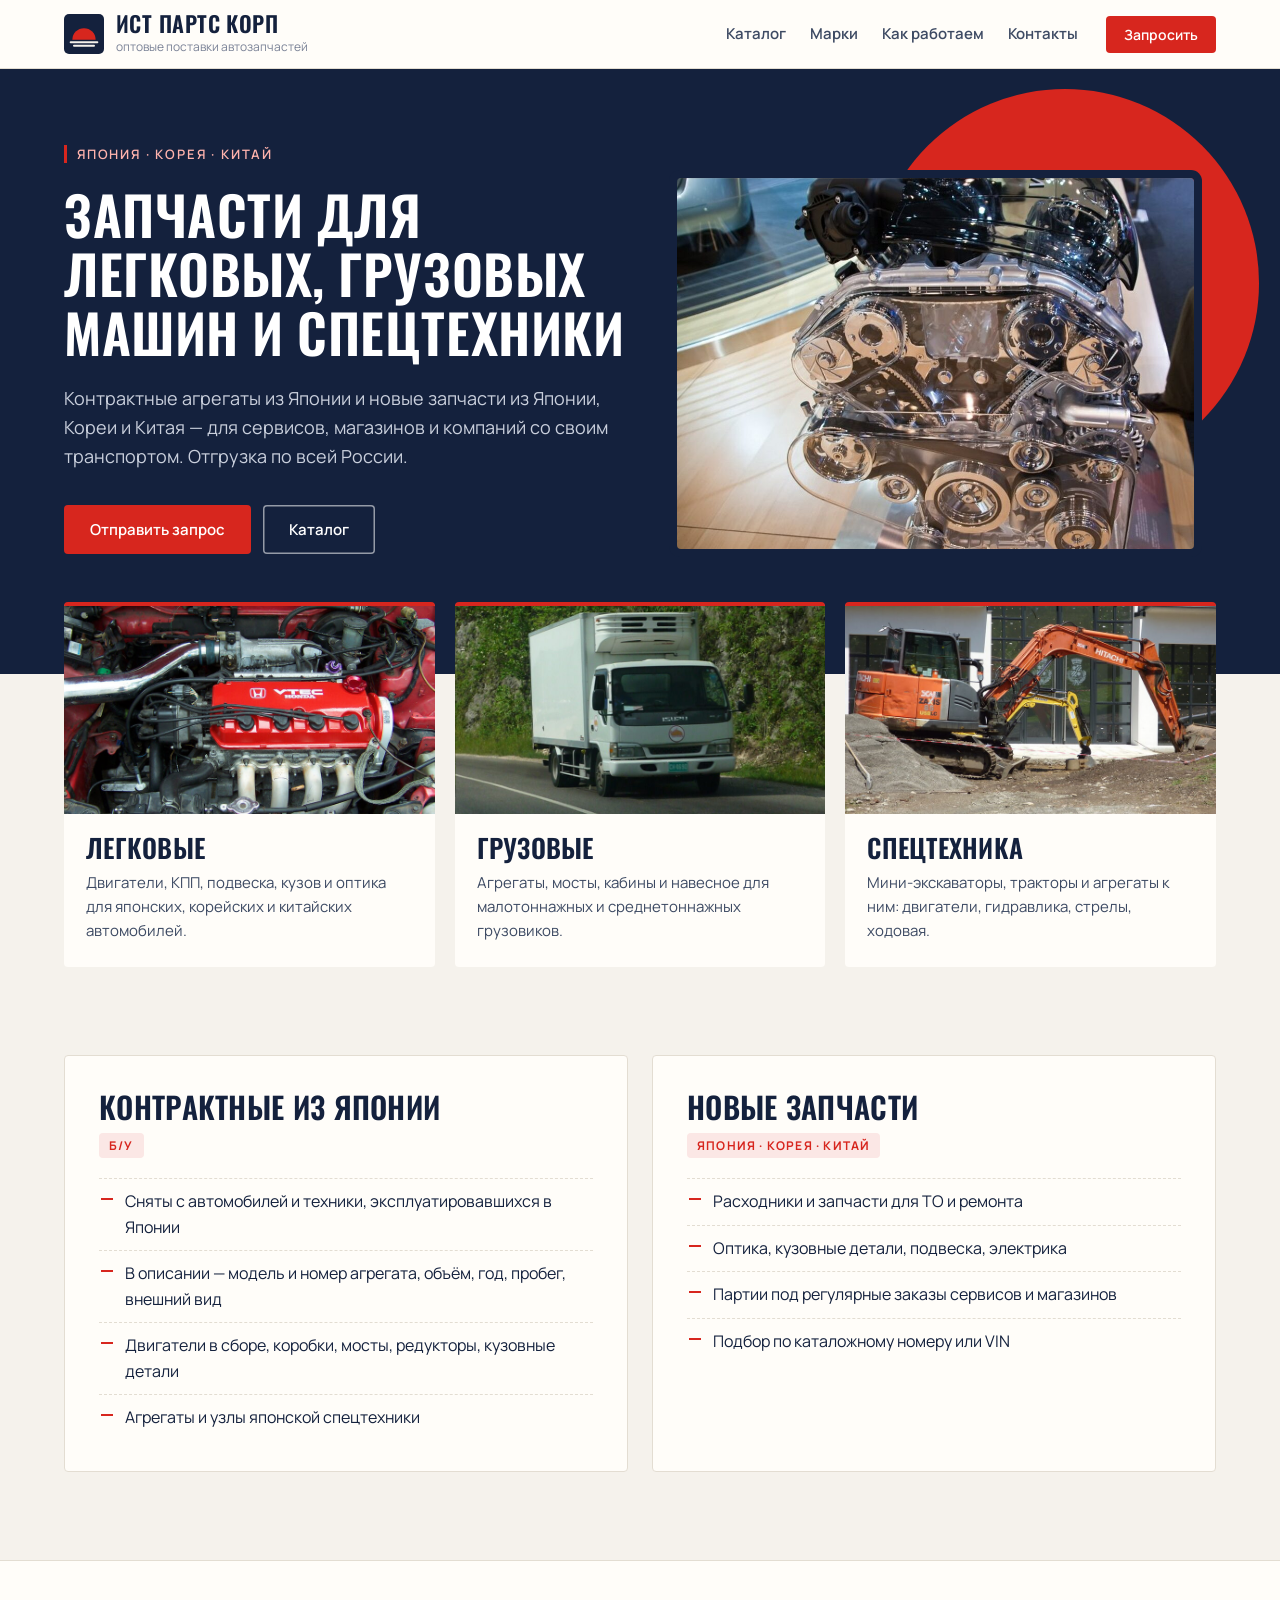
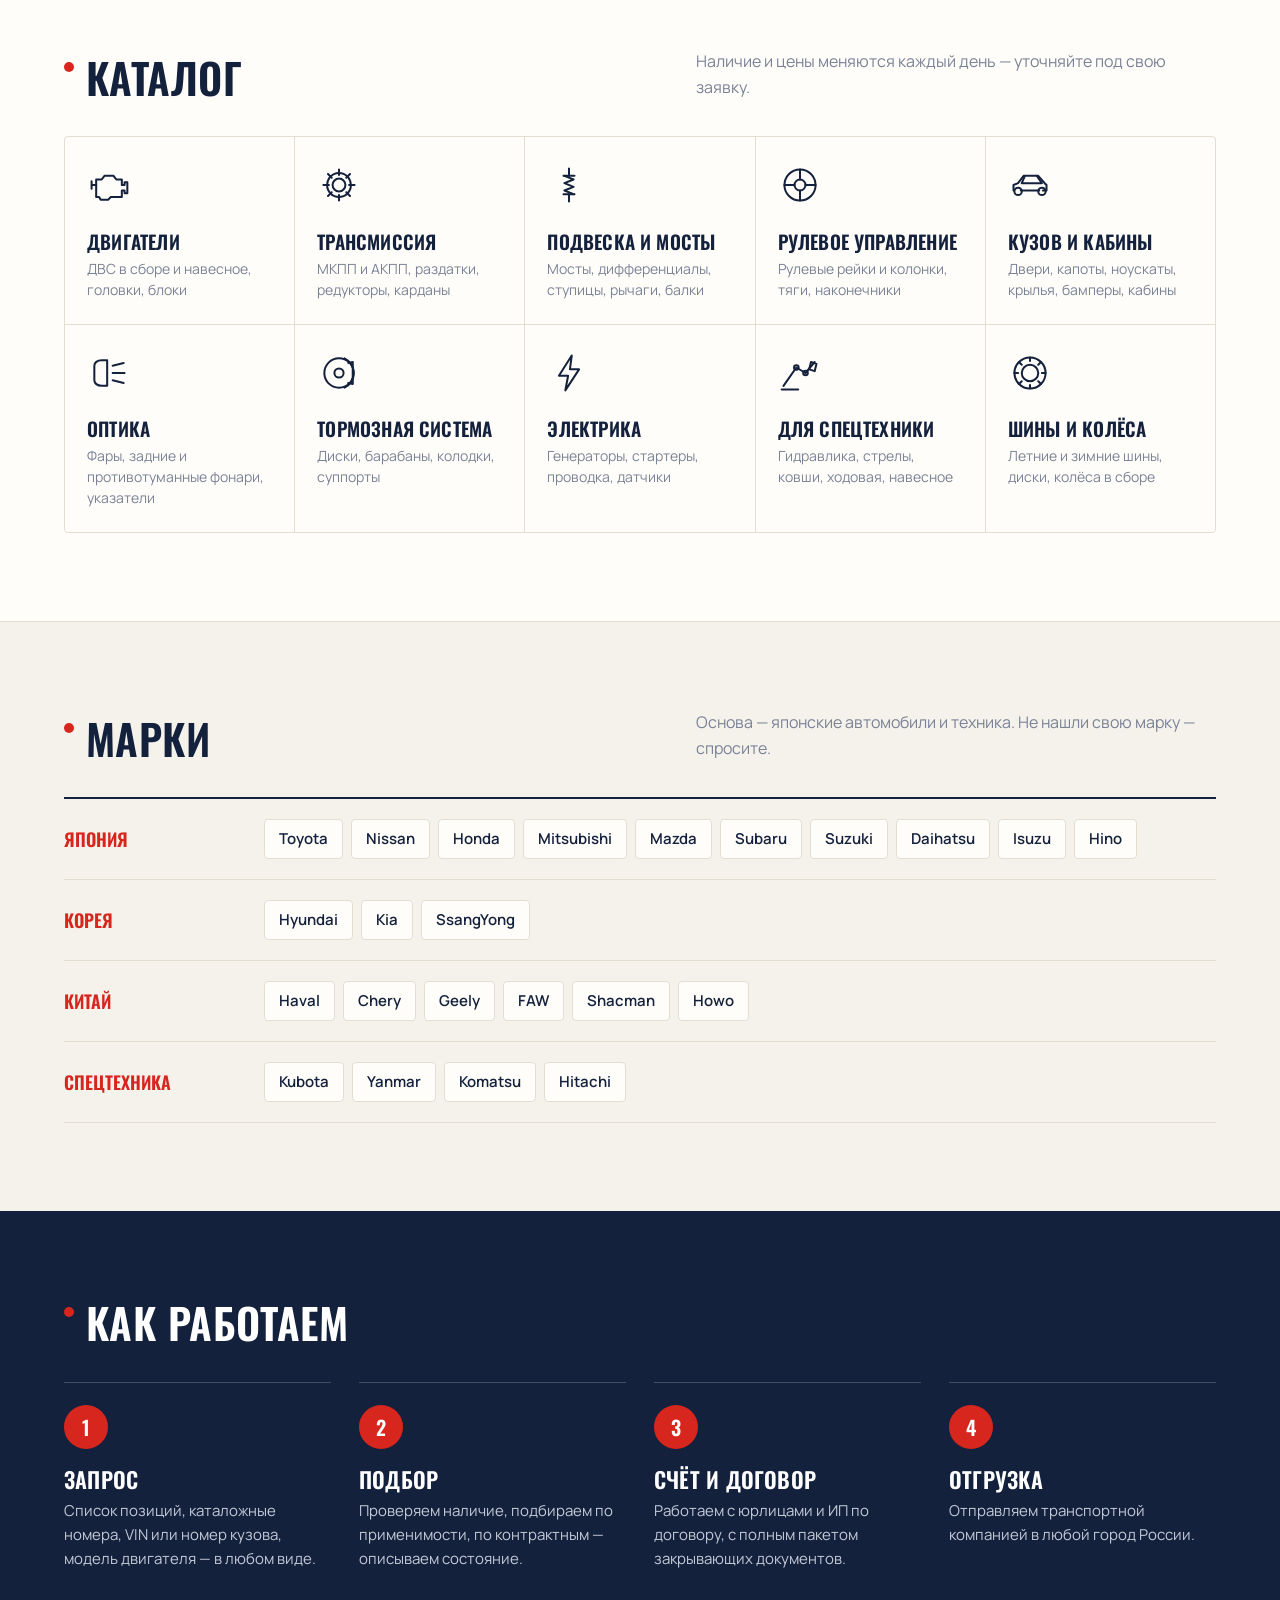
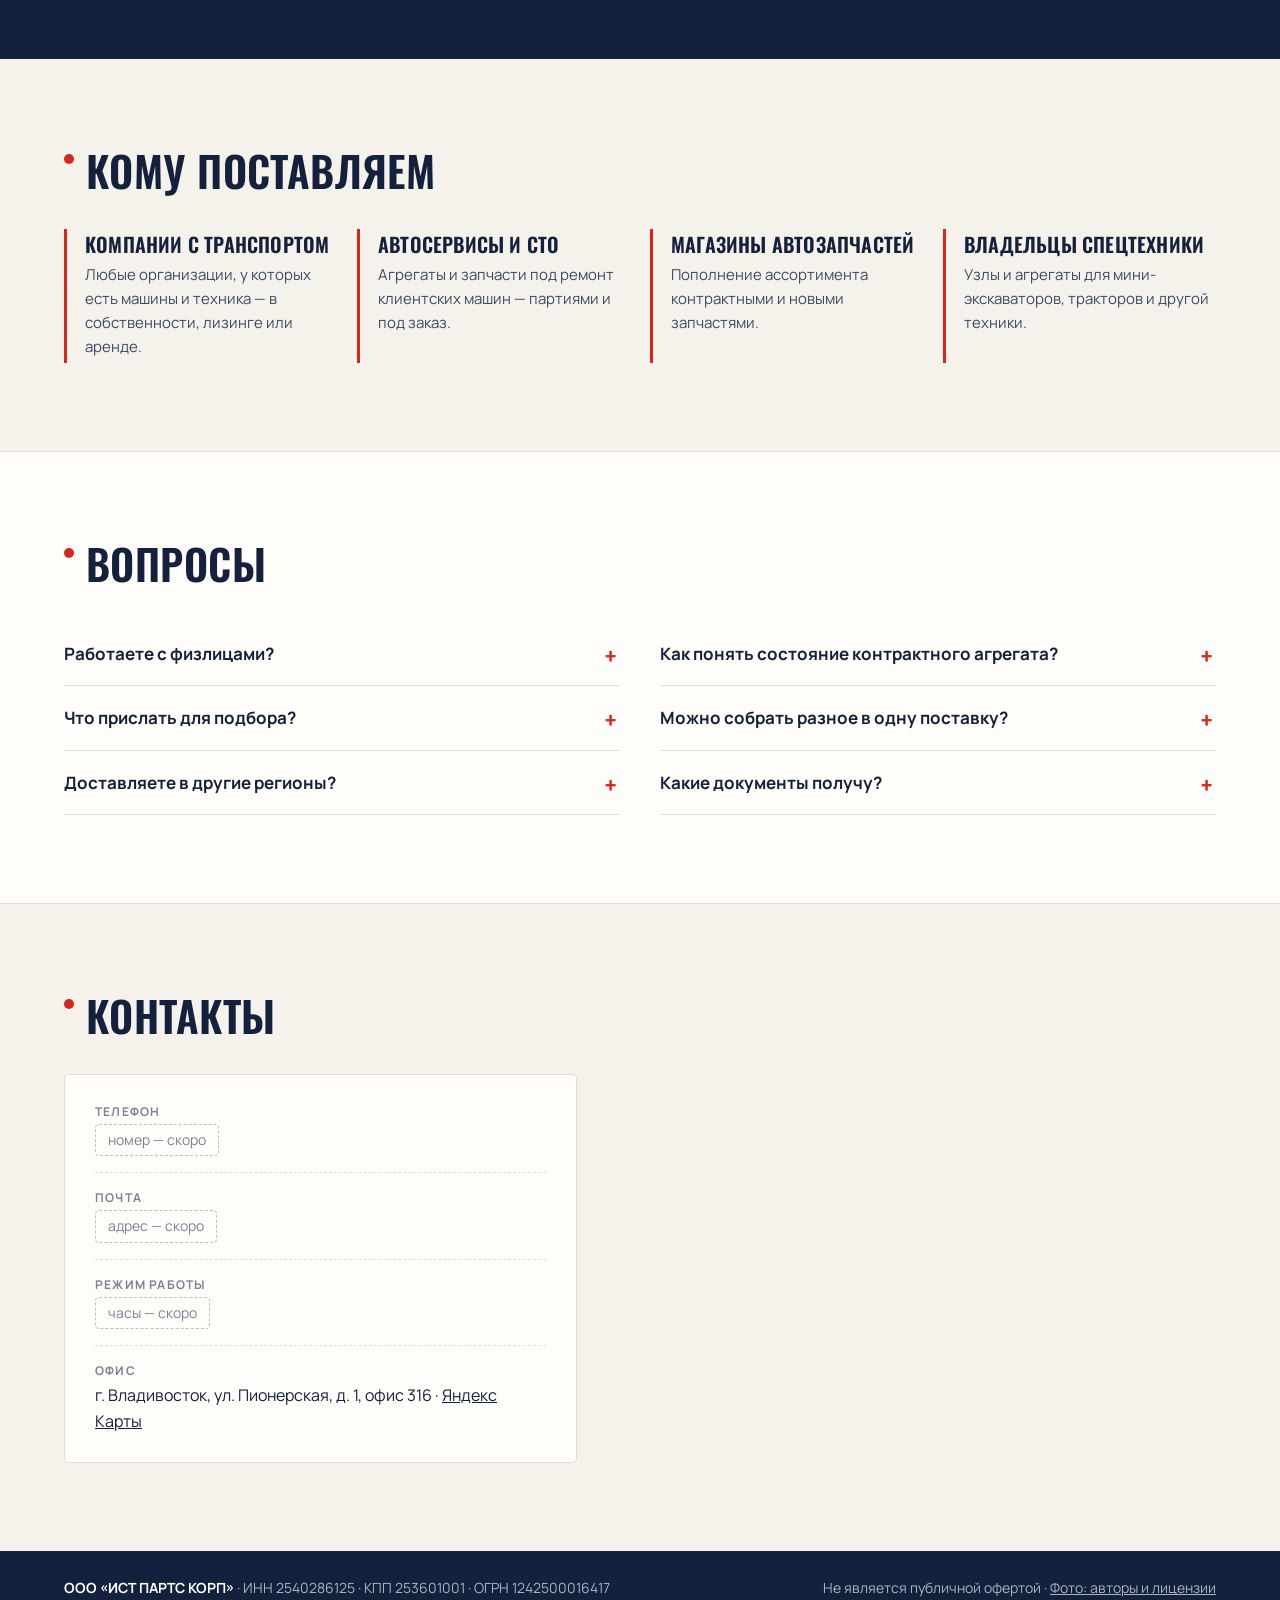
==== index.html @ 6d3b9df6 "Сайт Ист Партс Корп" ====
<!doctype html>
<html lang="ru">
<head>
<meta charset="utf-8">
<meta name="viewport" content="width=device-width, initial-scale=1">
<title>Ист Партс Корп — запчасти для легковых, грузовых машин и спецтехники оптом</title>
<meta name="robots" content="noindex, nofollow">
<meta name="description" content="ООО «Ист Партс Корп»: оптовые продажи запчастей — контрактные запчасти из Японии и новые запчасти из Японии, Кореи и Китая для легковых, грузовых автомобилей и спецтехники. Оптом, по договору.">
<meta property="og:type" content="website">
<meta property="og:site_name" content="Ист Партс Корп">
<meta property="og:title" content="Ист Партс Корп — оптовые продажи запчастей">
<meta property="og:description" content="Контрактные из Японии и новые из Японии, Кореи и Китая: легковые, грузовые, спецтехника.">
<meta property="og:url" content="https://istpartskorp.github.io/">
<meta property="og:image" content="https://istpartskorp.github.io/img/og.jpg?v=b786f508">
<meta property="og:image:width" content="1200">
<meta property="og:image:height" content="630">
<meta name="twitter:card" content="summary_large_image">
<link rel="icon" href="favicon.ico?v=c7e4474d" sizes="any">
<link rel="icon" href="favicon.svg?v=8c270c05" type="image/svg+xml">
<link rel="apple-touch-icon" href="apple-touch-icon.png?v=9043c65c">
<link rel="preconnect" href="https://fonts.googleapis.com">
<link rel="preconnect" href="https://fonts.gstatic.com" crossorigin>
<link href="https://fonts.googleapis.com/css2?family=Oswald:wght@500;600&family=Manrope:wght@400;500;600;700&display=swap" rel="stylesheet">
<link rel="stylesheet" href="style.css?v=63e8d428">
</head>
<body>
<header class="top">
  <div class="wrap top-in">
    <a class="logo" href="#" aria-label="Ист Партс Корп"><svg class="logo-mark" viewBox="0 0 48 48" aria-hidden="true"><rect width="48" height="48" rx="6" fill="#14213d"/><path d="M10 31a14 14 0 0 1 28 0z" fill="#d7261e"/><path d="M8 34h32M12 38h24" stroke="#f5f2ec" stroke-width="2.4" stroke-linecap="round"/></svg>
      <span class="logo-txt"><b>Ист Партс Корп</b><small>оптовые поставки автозапчастей</small></span></a>
    <nav class="menu">
      <a href="#catalog">Каталог</a><a href="#brands">Марки</a>
      <a href="#how">Как работаем</a><a href="#contacts">Контакты</a>
    </nav>
    <a class="btn sm" href="#contacts">Запросить</a>
  </div>
</header>
<main>
<section class="hero">
  <div class="wrap hero-in">
    <div class="hero-txt">
      <p class="kicker">Япония · Корея · Китай</p>
      <h1>Запчасти для легковых, грузовых машин и&nbsp;спецтехники</h1>
      <p class="lead">Контрактные агрегаты из Японии и новые запчасти из Японии, Кореи и Китая — для сервисов,
      магазинов и компаний со своим транспортом. Отгрузка по всей России.</p>
      <div class="cta"><a class="btn" href="#contacts">Отправить запрос</a>
        <a class="btn ghost" href="#catalog">Каталог</a></div>
    </div>
    <div class="hero-pic"><span class="sun"></span>
      <div class="ph" style="background-image:url('img/hero.jpg?v=85087419')"></div></div>
  </div>
</section>
<section class="dirs">
  <div class="wrap dirs-in"><article class="dir"><div class="ph" style="background-image:url('img/d-car.jpg?v=55aafcd6')"></div><div class="dir-b"><h2>Легковые</h2><p>Двигатели, КПП, подвеска, кузов и оптика для японских, корейских и китайских автомобилей.</p></div></article><article class="dir"><div class="ph" style="background-image:url('img/d-truck.jpg?v=5034970c')"></div><div class="dir-b"><h2>Грузовые</h2><p>Агрегаты, мосты, кабины и навесное для малотоннажных и среднетоннажных грузовиков.</p></div></article><article class="dir"><div class="ph" style="background-image:url('img/d-spec.jpg?v=e24fc1cd')"></div><div class="dir-b"><h2>Спецтехника</h2><p>Мини-экскаваторы, тракторы и агрегаты к ним: двигатели, гидравлика, стрелы, ходовая.</p></div></article>
  </div>
</section>
<section class="sec"><div class="wrap kinds"><div class="kind"><h2>Контрактные из Японии</h2><span class="tag">б/у</span><ul><li>Сняты с автомобилей и техники, эксплуатировавшихся в Японии</li><li>В описании — модель и номер агрегата, объём, год, пробег, внешний вид</li><li>Двигатели в сборе, коробки, мосты, редукторы, кузовные детали</li><li>Агрегаты и узлы японской спецтехники</li></ul></div><div class="kind"><h2>Новые запчасти</h2><span class="tag">Япония · Корея · Китай</span><ul><li>Расходники и запчасти для ТО и ремонта</li><li>Оптика, кузовные детали, подвеска, электрика</li><li>Партии под регулярные заказы сервисов и магазинов</li><li>Подбор по каталожному номеру или VIN</li></ul></div></div></section>
<section class="sec alt" id="catalog">
  <div class="wrap">
    <div class="head"><h2>Каталог</h2>
    <p>Наличие и цены меняются каждый день — уточняйте под свою заявку.</p></div>
    <ul class="tiles"><li><svg class="ico" viewBox="0 0 48 48" aria-hidden="true" fill="none" stroke="currentColor" stroke-width="2.2" stroke-linecap="round" stroke-linejoin="round"><path d="M10 18h6l3-4h10l3 4h6v6h3v-3h3v12h-3v-3h-3v7H26l-3 3h-8l-2-3h-3z"/><path d="M5 24h5M5 20v8"/></svg><h3>Двигатели</h3><p>ДВС в сборе и навесное, головки, блоки</p></li><li><svg class="ico" viewBox="0 0 48 48" aria-hidden="true" fill="none" stroke="currentColor" stroke-width="2.2" stroke-linecap="round" stroke-linejoin="round"><circle cx="24" cy="24" r="7"/><path d="M24 7v6M24 35v6M7 24h6M35 24h6M12 12l4 4M32 32l4 4M12 36l4-4M32 16l4-4"/><circle cx="24" cy="24" r="13"/></svg><h3>Трансмиссия</h3><p>МКПП и АКПП, раздатки, редукторы, карданы</p></li><li><svg class="ico" viewBox="0 0 48 48" aria-hidden="true" fill="none" stroke="currentColor" stroke-width="2.2" stroke-linecap="round" stroke-linejoin="round"><path d="M24 6v8M24 34v8"/><path d="M18 14h12M18 34h12"/><path d="M19 14l10 4-10 4 10 4-10 4 10 4"/></svg><h3>Подвеска и мосты</h3><p>Мосты, дифференциалы, ступицы, рычаги, балки</p></li><li><svg class="ico" viewBox="0 0 48 48" aria-hidden="true" fill="none" stroke="currentColor" stroke-width="2.2" stroke-linecap="round" stroke-linejoin="round"><circle cx="24" cy="24" r="17"/><circle cx="24" cy="24" r="6"/><path d="M24 7v11M24 30v11M7 24h11M30 24h11"/></svg><h3>Рулевое управление</h3><p>Рулевые рейки и колонки, тяги, наконечники</p></li><li><svg class="ico" viewBox="0 0 48 48" aria-hidden="true" fill="none" stroke="currentColor" stroke-width="2.2" stroke-linecap="round" stroke-linejoin="round"><path d="M6 30v-6l5-2 6-8h16l7 8 2 2v6h-4"/><path d="M14 30h20"/><circle cx="11" cy="31" r="4"/><circle cx="37" cy="31" r="4"/><path d="M18 15l-3 7h22l-5-7"/></svg><h3>Кузов и кабины</h3><p>Двери, капоты, ноускаты, крылья, бамперы, кабины</p></li><li><svg class="ico" viewBox="0 0 48 48" aria-hidden="true" fill="none" stroke="currentColor" stroke-width="2.2" stroke-linecap="round" stroke-linejoin="round"><path d="M8 16c0-3 3-6 8-6h6v28h-6c-5 0-8-3-8-6z"/><path d="M28 16l12-3M28 24h13M28 32l12 3"/></svg><h3>Оптика</h3><p>Фары, задние и противотуманные фонари, указатели</p></li><li><svg class="ico" viewBox="0 0 48 48" aria-hidden="true" fill="none" stroke="currentColor" stroke-width="2.2" stroke-linecap="round" stroke-linejoin="round"><circle cx="24" cy="24" r="16"/><circle cx="24" cy="24" r="5"/><path d="M30 8c6 3 10 9 10 16s-4 13-10 16"/><path d="M34 13l5-1v24l-5-1"/></svg><h3>Тормозная система</h3><p>Диски, барабаны, колодки, суппорты</p></li><li><svg class="ico" viewBox="0 0 48 48" aria-hidden="true" fill="none" stroke="currentColor" stroke-width="2.2" stroke-linecap="round" stroke-linejoin="round"><path d="M27 5L13 27h10l-3 16 15-23H25z"/></svg><h3>Электрика</h3><p>Генераторы, стартеры, проводка, датчики</p></li><li><svg class="ico" viewBox="0 0 48 48" aria-hidden="true" fill="none" stroke="currentColor" stroke-width="2.2" stroke-linecap="round" stroke-linejoin="round"><path d="M6 38l14-20 10 6 10-12"/><path d="M36 12l6 2-2 8-6-2z"/><circle cx="20" cy="18" r="2.5"/><circle cx="30" cy="24" r="2.5"/><path d="M4 42h18"/></svg><h3>Для спецтехники</h3><p>Гидравлика, стрелы, ковши, ходовая, навесное</p></li><li><svg class="ico" viewBox="0 0 48 48" aria-hidden="true" fill="none" stroke="currentColor" stroke-width="2.2" stroke-linecap="round" stroke-linejoin="round"><circle cx="24" cy="24" r="17"/><circle cx="24" cy="24" r="9"/><path d="M24 7v4M24 37v4M7 24h4M37 24h4M12 12l3 3M33 33l3 3M12 36l3-3M33 15l3-3"/></svg><h3>Шины и колёса</h3><p>Летние и зимние шины, диски, колёса в сборе</p></li></ul>
  </div>
</section>
<section class="sec" id="brands">
  <div class="wrap">
    <div class="head"><h2>Марки</h2><p>Основа — японские автомобили и техника. Не нашли свою марку — спросите.</p></div>
    <div class="brands"><div class="brow"><span class="bl">Япония</span><div class="chips"><span>Toyota</span><span>Nissan</span><span>Honda</span><span>Mitsubishi</span><span>Mazda</span><span>Subaru</span><span>Suzuki</span><span>Daihatsu</span><span>Isuzu</span><span>Hino</span></div></div><div class="brow"><span class="bl">Корея</span><div class="chips"><span>Hyundai</span><span>Kia</span><span>SsangYong</span></div></div><div class="brow"><span class="bl">Китай</span><div class="chips"><span>Haval</span><span>Chery</span><span>Geely</span><span>FAW</span><span>Shacman</span><span>Howo</span></div></div><div class="brow"><span class="bl">Спецтехника</span><div class="chips"><span>Kubota</span><span>Yanmar</span><span>Komatsu</span><span>Hitachi</span></div></div></div>
  </div>
</section>
<section class="sec dark" id="how">
  <div class="wrap">
    <div class="head"><h2>Как работаем</h2></div>
    <ol class="steps"><li><span class="n">1</span><h3>Запрос</h3><p>Список позиций, каталожные номера, VIN или номер кузова, модель двигателя — в любом виде.</p></li><li><span class="n">2</span><h3>Подбор</h3><p>Проверяем наличие, подбираем по применимости, по контрактным — описываем состояние.</p></li><li><span class="n">3</span><h3>Счёт и договор</h3><p>Работаем с юрлицами и ИП по договору, с полным пакетом закрывающих документов.</p></li><li><span class="n">4</span><h3>Отгрузка</h3><p>Отправляем транспортной компанией в любой город России.</p></li></ol>
  </div>
</section>
<section class="sec">
  <div class="wrap">
    <div class="head"><h2>Кому поставляем</h2></div>
    <ul class="clients"><li><h3>Компании с транспортом</h3><p>Любые организации, у которых есть машины и техника — в собственности, лизинге или аренде.</p></li><li><h3>Автосервисы и СТО</h3><p>Агрегаты и запчасти под ремонт клиентских машин — партиями и под заказ.</p></li><li><h3>Магазины автозапчастей</h3><p>Пополнение ассортимента контрактными и новыми запчастями.</p></li><li><h3>Владельцы спецтехники</h3><p>Узлы и агрегаты для мини-экскаваторов, тракторов и другой техники.</p></li></ul>
  </div>
</section>
<section class="sec alt" id="faq">
  <div class="wrap faq-w">
    <div class="head"><h2>Вопросы</h2></div>
    <div class="faq"><details><summary>Работаете с физлицами?</summary><p>Нет, только оптом: с организациями и ИП по договору.</p></details><details><summary>Как понять состояние контрактного агрегата?</summary><p>У каждой позиции есть описание: модель и номер агрегата, объём, год выпуска, пробег, внешний вид. Если нужно подробнее — уточним перед отгрузкой.</p></details><details><summary>Что прислать для подбора?</summary><p>Каталожный номер, VIN или номер кузова, модель двигателя или просто список — разберёмся сами.</p></details><details><summary>Можно собрать разное в одну поставку?</summary><p>Да: контрактные и новые запчасти, для разных марок и типов техники — одним счётом и одной отгрузкой.</p></details><details><summary>Доставляете в другие регионы?</summary><p>Да, отправляем транспортными компаниями по России. Срок и стоимость считаем под заказ.</p></details><details><summary>Какие документы получу?</summary><p>Договор, счёт и закрывающие документы на каждую поставку.</p></details></div>
  </div>
</section>
<section class="sec" id="contacts">
  <div class="wrap">
    <div class="head"><h2>Контакты</h2></div>
    <div class="cont">
      <div class="cont-card"><div><span>Телефон</span><span class="stub">номер — скоро</span></div><div><span>Почта</span><span class="stub">адрес — скоро</span></div><div><span>Режим работы</span><span class="stub">часы — скоро</span></div><div><span>Офис</span>г. Владивосток, ул. Пионерская, д. 1, офис 316 · <a href="https://yandex.ru/maps/?pt=131.9256578,43.1108565&z=16&l=map" target="_blank" rel="noopener">Яндекс Карты</a></div></div>
      <iframe class="map" src="https://www.openstreetmap.org/export/embed.html?bbox=131.91565780000002%2C43.1068565%2C131.9356578%2C43.114856499999995&layer=mapnik&marker=43.1108565%2C131.9256578" title="Офис на карте" loading="lazy"></iframe>
    </div>
  </div>
</section>
<footer class="foot">
  <div class="wrap foot-in">
    <span><b>ООО «ИСТ ПАРТС КОРП»</b> · ИНН 2540286125 · КПП 253601001 · ОГРН 1242500016417</span>
    <span>Не является публичной офертой · <a href="foto.html">Фото: авторы и лицензии</a></span>
  </div>
</footer>
</main>
</body>
</html>
---- style.css ----
/* Ист Партс — «восточный каталог»: тёплый фон, тёмно-синий + киноварь, солнце, Oswald + Manrope */
:root{
  --bg:#f5f2ec; --paper:#fffdf9; --ink:#14213d; --ink2:#3d4a63; --mute:#7a8296;
  --red:#d7261e; --red2:#b81d16; --line:#e3ddd2; --r:4px;
}
*{margin:0;padding:0;box-sizing:border-box}
html{scroll-behavior:smooth}
body{background:var(--bg);color:var(--ink);font:400 16px/1.6 "Manrope",system-ui,sans-serif;-webkit-font-smoothing:antialiased}
a{color:inherit}
h1,h2,h3{font-family:"Oswald",sans-serif;font-weight:600;text-transform:uppercase;letter-spacing:.01em;line-height:1.1}
.wrap{max-width:1200px;margin:0 auto;padding:0 24px}

/* кнопки */
.btn{display:inline-block;background:var(--red);color:#fff;text-decoration:none;font:600 15px "Manrope",sans-serif;
  padding:14px 26px;border-radius:var(--r);transition:background .15s}
.btn:hover{background:var(--red2)}
.btn.sm{padding:9px 18px;font-size:14px}
.btn.ghost{background:transparent;color:#fff;box-shadow:inset 0 0 0 1.5px rgba(255,255,255,.55)}
.btn.ghost:hover{background:rgba(255,255,255,.08)}

/* шапка */
.top{position:sticky;top:0;z-index:20;background:var(--paper);border-bottom:1px solid var(--line)}
.top-in{display:flex;align-items:center;gap:28px;height:68px}
.logo{display:flex;align-items:center;gap:12px;text-decoration:none}
.logo-mark{width:40px;height:40px;flex:none}
.logo-txt b{display:block;font:600 22px/1 "Oswald",sans-serif;text-transform:uppercase;letter-spacing:.02em}
.logo-txt small{display:block;font-size:12px;color:var(--mute);margin-top:3px}
.menu{display:flex;gap:24px;margin-left:auto}
.menu a{text-decoration:none;font-weight:600;font-size:15px;color:var(--ink2)}
.menu a:hover{color:var(--red)}
.top-tel{font-weight:700;text-decoration:none;white-space:nowrap}

/* первый экран */
.hero{background:var(--ink);color:#fff;overflow:hidden}
.hero-in{display:grid;grid-template-columns:1.05fr 1fr;gap:48px;align-items:center;padding:72px 24px 120px}
.kicker{display:inline-block;font:600 13px "Manrope";letter-spacing:.14em;text-transform:uppercase;color:#ffb3ad;
  border-left:3px solid var(--red);padding-left:10px;margin-bottom:22px}
.hero h1{font-size:clamp(34px,4.2vw,54px);text-wrap:balance}
.lead{font-size:18px;color:#c9cfdc;margin-top:22px;max-width:560px}
.cta{display:flex;gap:12px;flex-wrap:wrap;margin-top:34px}
.hero-pic{position:relative;aspect-ratio:4/3}
.hero-pic .sun{position:absolute;width:72%;aspect-ratio:1;border-radius:50%;background:var(--red);right:-8%;top:-14%}
.hero-pic .ph{position:absolute;inset:8% 4% 0 0;background:center/cover;border-radius:var(--r);
  box-shadow:0 0 0 8px var(--ink)}

/* три направления — заходят на синий блок */
.dirs-in{display:grid;grid-template-columns:repeat(3,1fr);gap:20px;margin-top:-72px;position:relative}
.dir{background:var(--paper);border-radius:var(--r);overflow:hidden;border-top:4px solid var(--red)}
.dir .ph{aspect-ratio:16/9;background:center/cover}
.dir-b{padding:20px 22px 24px}
.dir h2{font-size:26px}
.dir p{color:var(--ink2);margin-top:8px;font-size:15px}

/* секции */
.sec{padding:88px 0}
.sec.alt{background:var(--paper);border-top:1px solid var(--line);border-bottom:1px solid var(--line)}
.sec.dark{background:var(--ink);color:#fff}
.head{display:flex;align-items:end;justify-content:space-between;gap:24px;margin-bottom:36px;flex-wrap:wrap}
.head h2{font-size:clamp(30px,3.4vw,42px);position:relative;padding-left:22px}
.head h2::before{content:"";position:absolute;left:0;top:.18em;width:10px;height:10px;border-radius:50%;background:var(--red)}
.head p{color:var(--mute);max-width:520px}
.dark .head p{color:#aab3c5}

/* контрактные / новые */
.kinds{display:grid;grid-template-columns:1fr 1fr;gap:24px}
.kind{background:var(--paper);border:1px solid var(--line);border-radius:var(--r);padding:34px 34px 30px}
.kind h2{font-size:30px}
.tag{display:inline-block;margin-top:10px;font:700 12px "Manrope";letter-spacing:.1em;text-transform:uppercase;
  color:var(--red);background:#fbe7e5;padding:4px 10px;border-radius:var(--r)}
.kind ul{list-style:none;margin-top:20px}
.kind li{padding:10px 0 10px 26px;border-top:1px dashed var(--line);position:relative}
.kind li::before{content:"";position:absolute;left:2px;top:19px;width:12px;height:2px;background:var(--red)}

/* каталог */
.tiles{list-style:none;display:grid;grid-template-columns:repeat(5,1fr);gap:1px;background:var(--line);
  border:1px solid var(--line);border-radius:var(--r);overflow:hidden}
.tiles li{background:var(--paper);padding:26px 22px 24px;transition:background .15s}
.tiles li:hover{background:#fff6f4}
.ico{width:44px;height:44px;color:var(--ink)}
.tiles li:hover .ico{color:var(--red)}
.tiles h3{font-size:19px;margin-top:16px}
.tiles p{font-size:14px;color:var(--mute);margin-top:6px;line-height:1.5}

/* марки */
.brands{border-top:2px solid var(--ink)}
.brow{display:grid;grid-template-columns:180px 1fr;gap:20px;padding:20px 0;border-bottom:1px solid var(--line);align-items:center}
.bl{font:600 18px "Oswald";text-transform:uppercase;color:var(--red)}
.chips{display:flex;flex-wrap:wrap;gap:8px}
.chips span{background:var(--paper);border:1px solid var(--line);border-radius:var(--r);padding:7px 14px;font-weight:600;font-size:15px}

/* шаги */
.steps{list-style:none;display:grid;grid-template-columns:repeat(4,1fr);gap:28px}
.steps li{border-top:1px solid rgba(255,255,255,.2);padding-top:22px}
.steps .n{display:grid;place-items:center;width:44px;height:44px;border-radius:50%;background:var(--red);
  font:600 20px "Oswald";margin-bottom:18px}
.steps h3{font-size:22px}
.steps p{color:#c2c9d6;margin-top:8px;font-size:15px}

/* кому */
.clients{list-style:none;display:grid;grid-template-columns:repeat(4,1fr);gap:20px}
.clients li{border-left:3px solid var(--red);padding:4px 0 4px 18px}
.clients h3{font-size:20px}
.clients p{color:var(--ink2);margin-top:8px;font-size:15px}

/* вопросы */
.faq{display:grid;grid-template-columns:1fr 1fr;gap:0 40px}
.faq details{border-bottom:1px solid var(--line);padding:18px 0}
.faq summary{cursor:pointer;font-weight:700;font-size:17px;list-style:none;position:relative;padding-right:32px}
.faq summary::-webkit-details-marker{display:none}
.faq summary::after{content:"+";position:absolute;right:4px;top:-4px;font:500 26px "Oswald";color:var(--red)}
.faq details[open] summary::after{content:"–"}
.faq p{color:var(--ink2);margin-top:10px}

/* контакты */
.cont{display:grid;grid-template-columns:1fr 1.2fr;gap:24px}
.cont-card{background:var(--paper);border:1px solid var(--line);border-radius:var(--r);padding:12px 30px}
.cont-card div{padding:16px 0;border-bottom:1px dashed var(--line)}
.cont-card div:last-child{border:0}
.cont-card span:not(.stub){display:block;font:700 12px "Manrope";letter-spacing:.1em;text-transform:uppercase;color:var(--mute);margin-bottom:4px}
.cont-card .tel{font:600 28px "Oswald";text-decoration:none}
.stub{display:inline-block;border:1.5px dashed #c9bfae;color:var(--mute);padding:4px 12px;border-radius:var(--r);font-size:14px}
.map{width:100%;height:100%;min-height:340px;border:0;border-radius:var(--r);filter:saturate(.7)}

.foot{background:var(--ink);color:#aab3c5;font-size:14px}
.foot-in{display:flex;justify-content:space-between;gap:20px;flex-wrap:wrap;padding:26px 24px}
.foot b{color:#fff}
.credits ul{margin:18px 0 0 18px}
.credits li{margin:6px 0}

/* адаптив */
@media (max-width:1080px){
  .tiles{grid-template-columns:repeat(3,1fr)}
  .clients,.steps{grid-template-columns:repeat(2,1fr)}
  .menu{display:none}
  .top-in{gap:16px}.top .btn{margin-left:auto}
}
@media (max-width:760px){
  .wrap.hero-in{grid-template-columns:1fr;padding:44px 18px 104px;gap:36px}
  .hero-pic{display:none}
  .dirs-in,.kinds,.faq,.cont{grid-template-columns:1fr}
  .dirs-in{margin-top:-60px}
  .tiles{grid-template-columns:repeat(2,1fr)}
  .tiles li{padding:20px 16px}
  .brow{grid-template-columns:1fr;gap:10px}
  .clients,.steps{grid-template-columns:1fr}
  .sec{padding:64px 0}
  .kind{padding:26px 22px}
  .top-tel{display:none}
  .logo-txt small{display:none}
  .wrap{padding:0 18px}
}
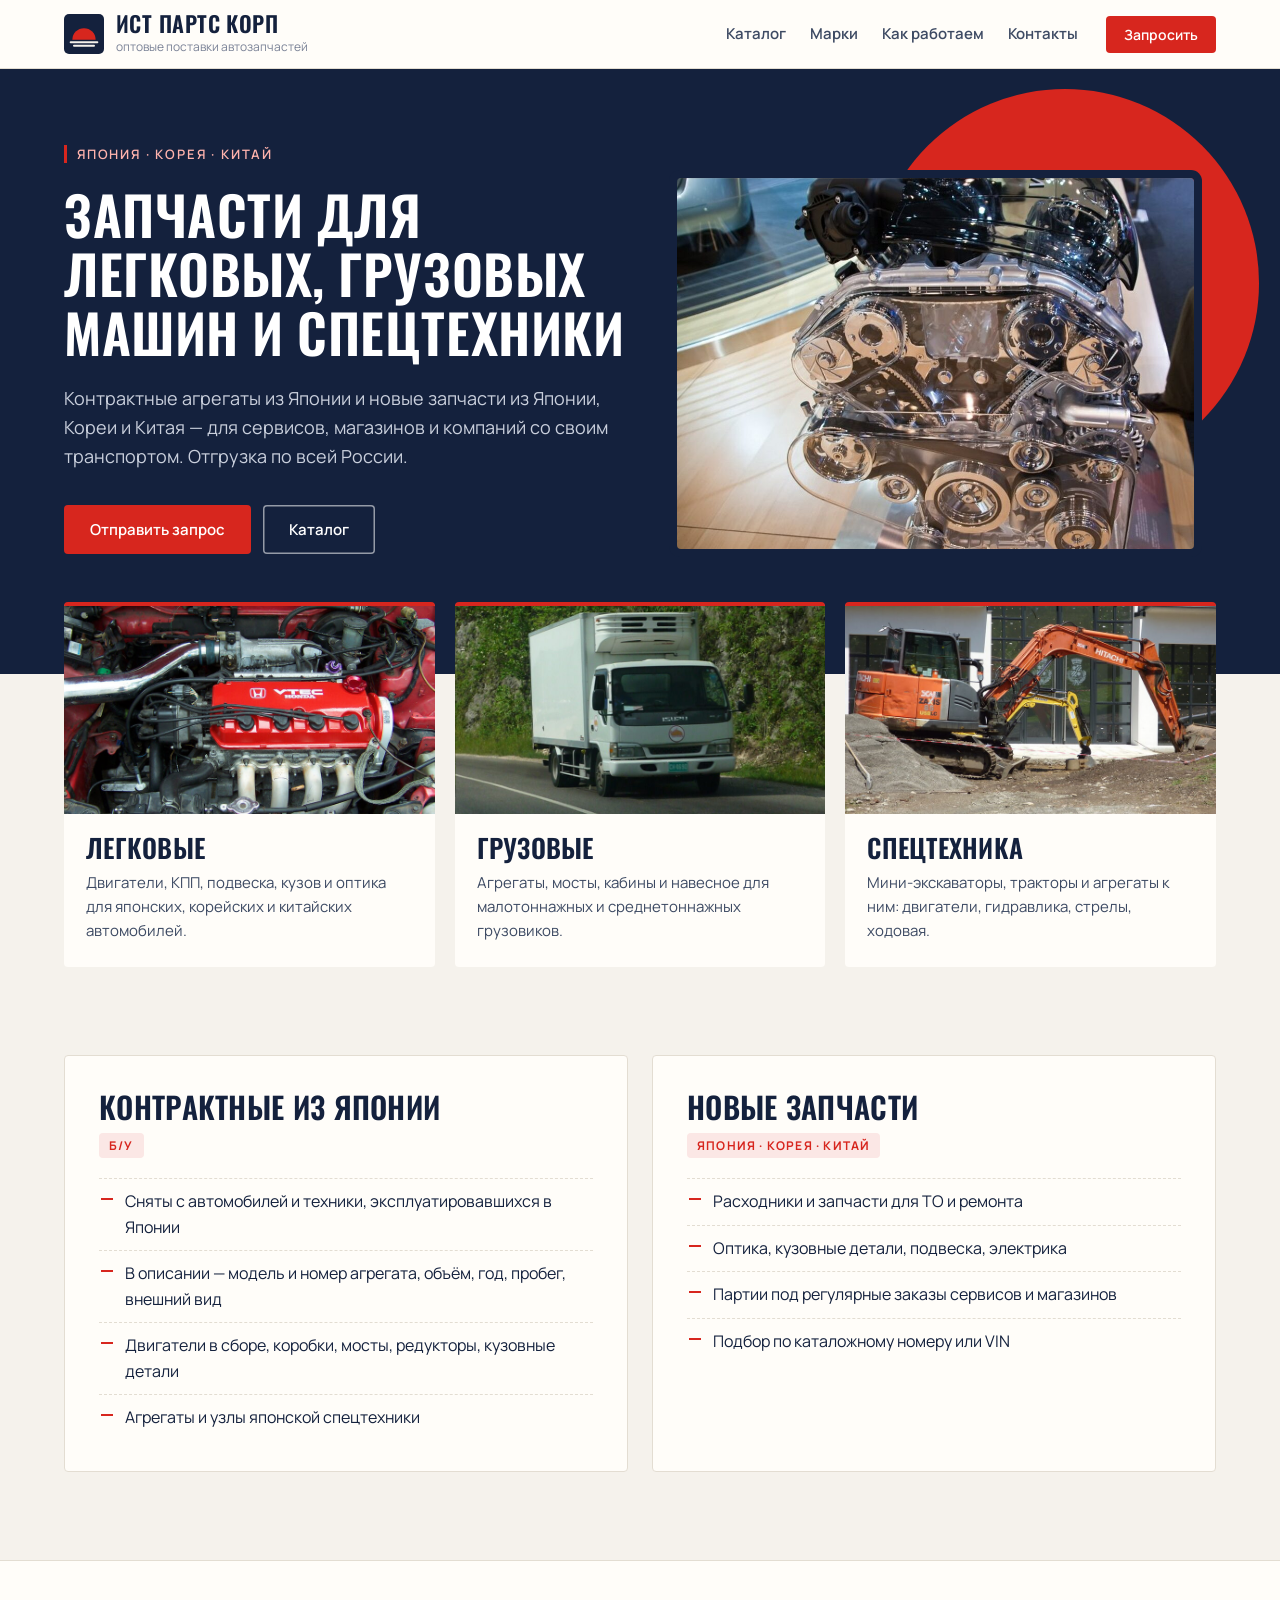
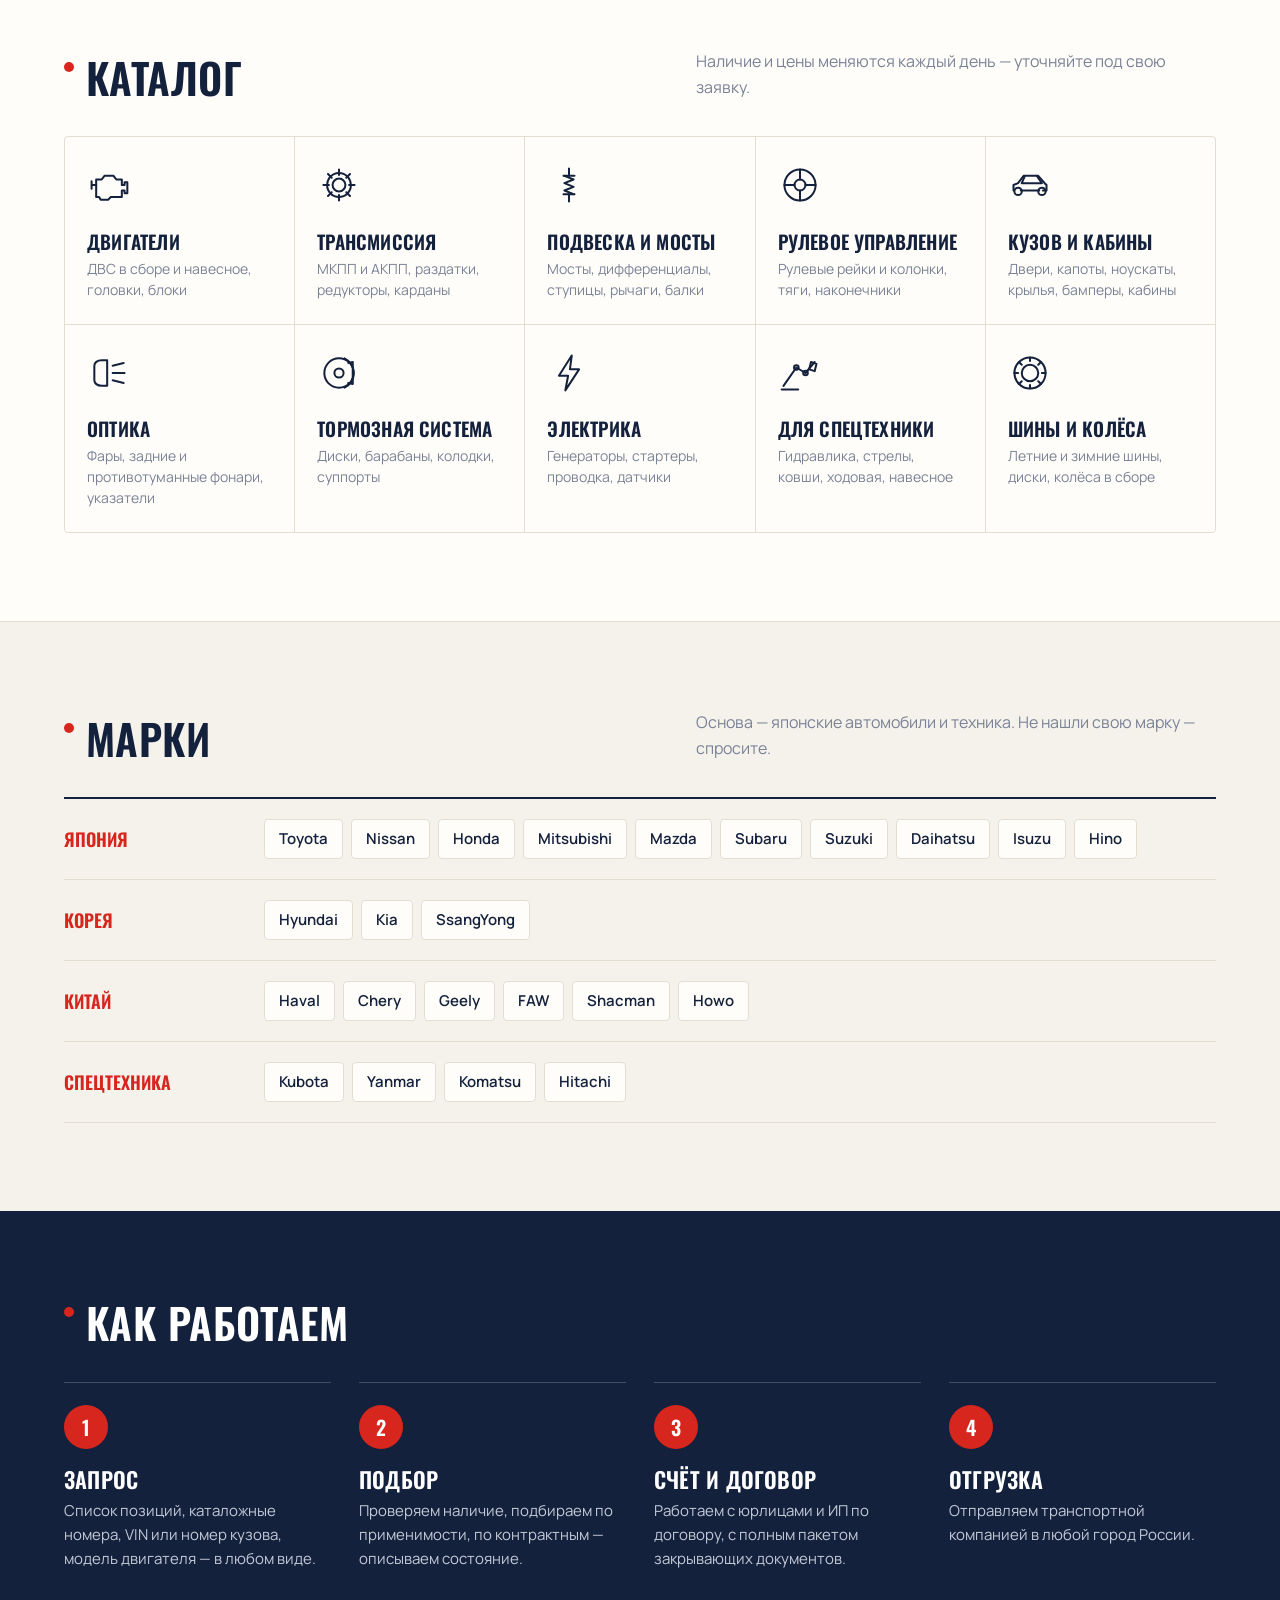
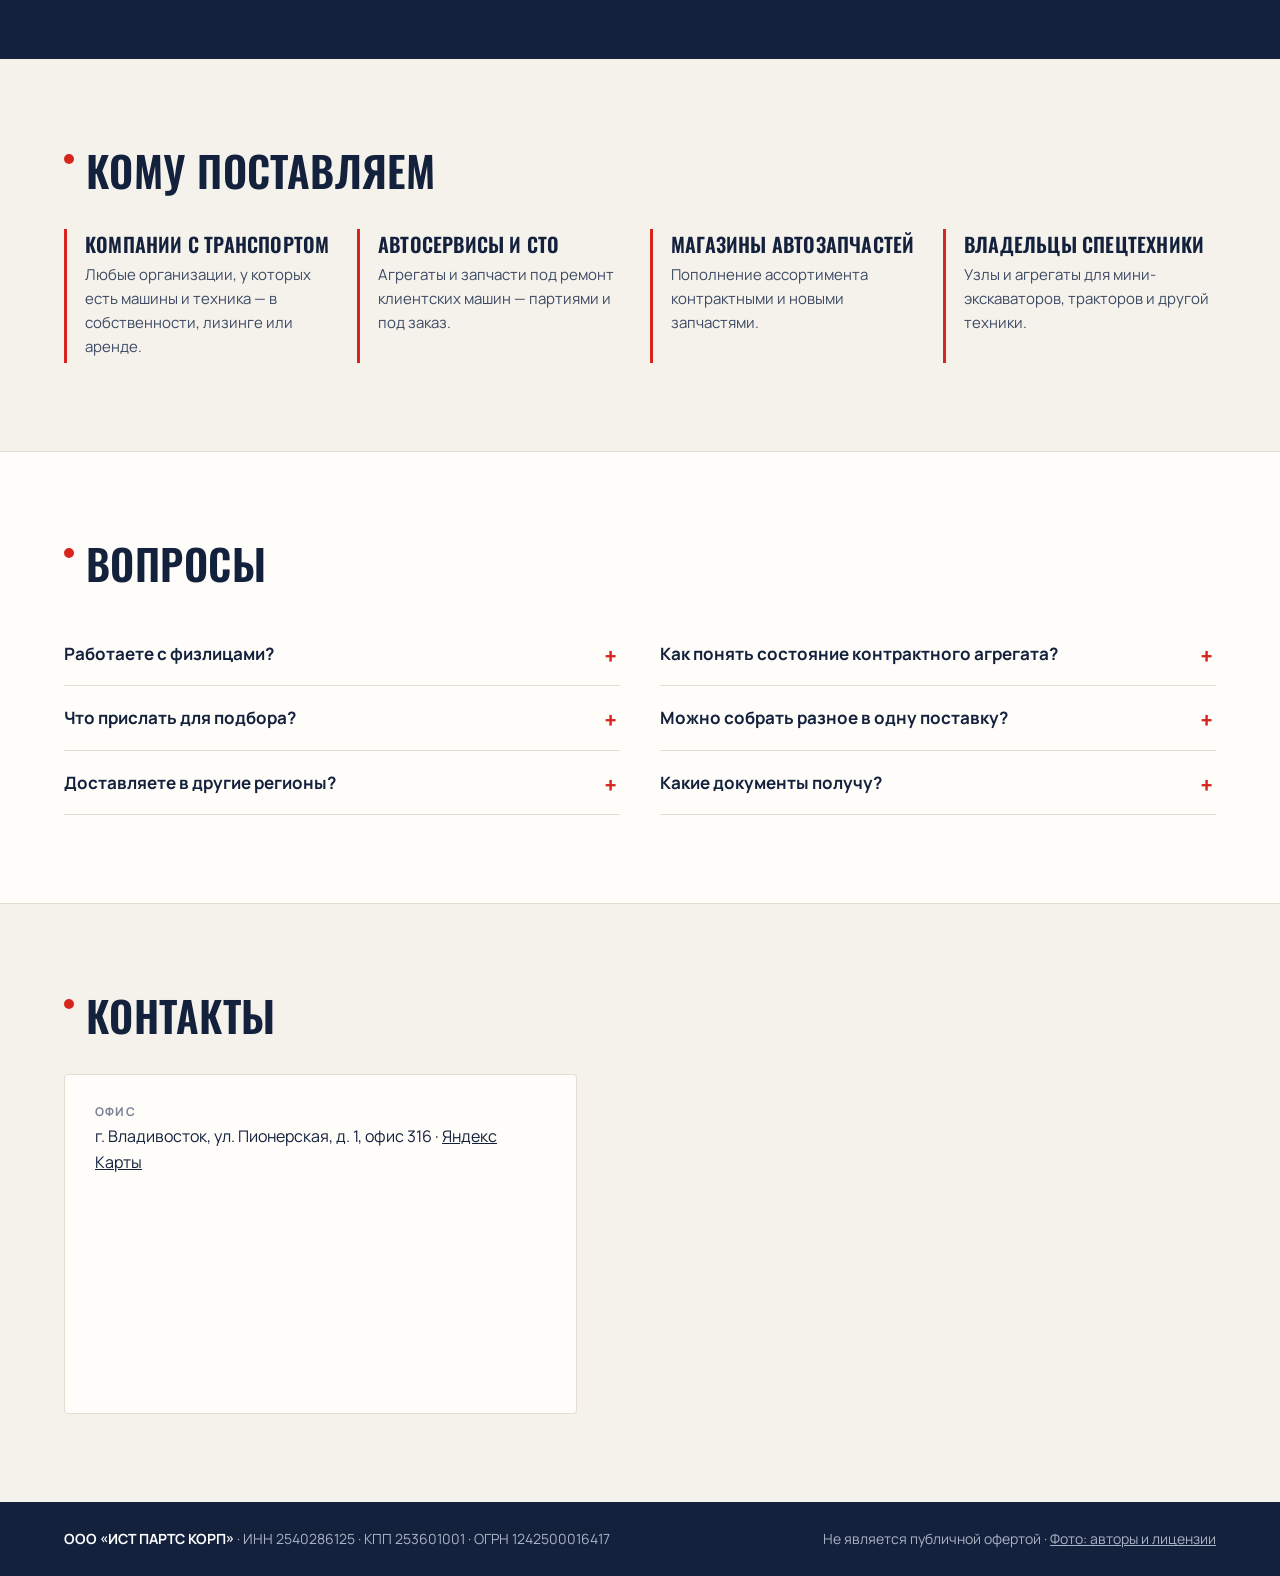
==== commit fb57fc23: "Запуск: домен istpartskorp.ru" ====
--- a/index.html
+++ b/index.html
@@ -4,20 +4,21 @@
 <meta charset="utf-8">
 <meta name="viewport" content="width=device-width, initial-scale=1">
 <title>Ист Партс Корп — запчасти для легковых, грузовых машин и спецтехники оптом</title>
-<meta name="robots" content="noindex, nofollow">
 <meta name="description" content="ООО «Ист Партс Корп»: оптовые продажи запчастей — контрактные запчасти из Японии и новые запчасти из Японии, Кореи и Китая для легковых, грузовых автомобилей и спецтехники. Оптом, по договору.">
 <meta property="og:type" content="website">
 <meta property="og:site_name" content="Ист Партс Корп">
 <meta property="og:title" content="Ист Партс Корп — оптовые продажи запчастей">
 <meta property="og:description" content="Контрактные из Японии и новые из Японии, Кореи и Китая: легковые, грузовые, спецтехника.">
-<meta property="og:url" content="https://istpartskorp.github.io/">
-<meta property="og:image" content="https://istpartskorp.github.io/img/og.jpg?v=b786f508">
+<meta property="og:url" content="https://istpartskorp.ru/">
+<meta property="og:image" content="https://istpartskorp.ru/img/og.jpg?v=4dd46471">
 <meta property="og:image:width" content="1200">
 <meta property="og:image:height" content="630">
 <meta name="twitter:card" content="summary_large_image">
-<link rel="icon" href="favicon.ico?v=c7e4474d" sizes="any">
+<link rel="icon" href="favicon.ico?v=5c8ac2f1" sizes="any">
 <link rel="icon" href="favicon.svg?v=8c270c05" type="image/svg+xml">
-<link rel="apple-touch-icon" href="apple-touch-icon.png?v=9043c65c">
+<link rel="icon" href="favicon-32.png?v=ce7a6867" type="image/png" sizes="32x32">
+<link rel="icon" href="icon-192.png?v=d548b8d6" type="image/png" sizes="192x192">
+<link rel="apple-touch-icon" href="apple-touch-icon.png?v=302bb2a8">
 <link rel="preconnect" href="https://fonts.googleapis.com">
 <link rel="preconnect" href="https://fonts.gstatic.com" crossorigin>
 <link href="https://fonts.googleapis.com/css2?family=Oswald:wght@500;600&family=Manrope:wght@400;500;600;700&display=swap" rel="stylesheet">
@@ -90,7 +91,7 @@
   <div class="wrap">
     <div class="head"><h2>Контакты</h2></div>
     <div class="cont">
-      <div class="cont-card"><div><span>Телефон</span><span class="stub">номер — скоро</span></div><div><span>Почта</span><span class="stub">адрес — скоро</span></div><div><span>Режим работы</span><span class="stub">часы — скоро</span></div><div><span>Офис</span>г. Владивосток, ул. Пионерская, д. 1, офис 316 · <a href="https://yandex.ru/maps/?pt=131.9256578,43.1108565&z=16&l=map" target="_blank" rel="noopener">Яндекс Карты</a></div></div>
+      <div class="cont-card"><div><span>Офис</span>г. Владивосток, ул. Пионерская, д. 1, офис 316 · <a href="https://yandex.ru/maps/?pt=131.9256578,43.1108565&z=16&l=map" target="_blank" rel="noopener">Яндекс Карты</a></div></div>
       <iframe class="map" src="https://www.openstreetmap.org/export/embed.html?bbox=131.91565780000002%2C43.1068565%2C131.9356578%2C43.114856499999995&layer=mapnik&marker=43.1108565%2C131.9256578" title="Офис на карте" loading="lazy"></iframe>
     </div>
   </div>
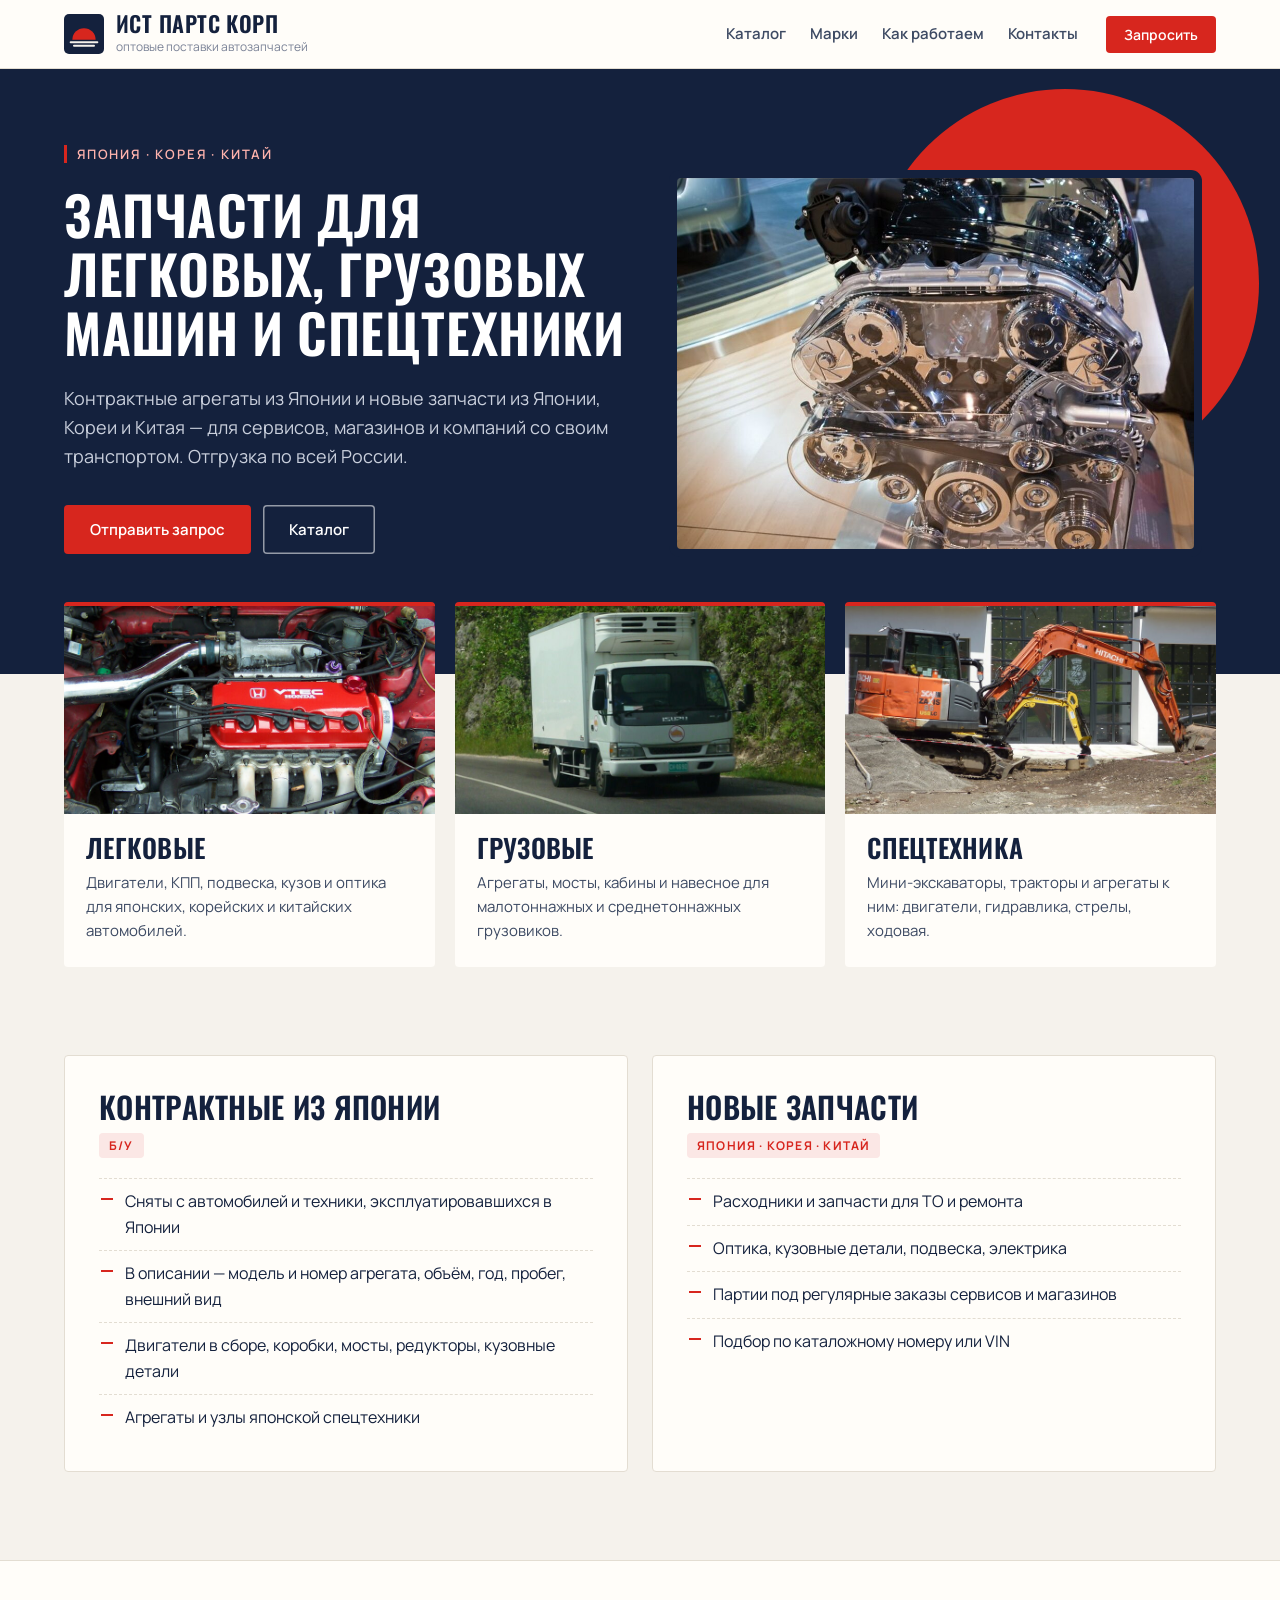
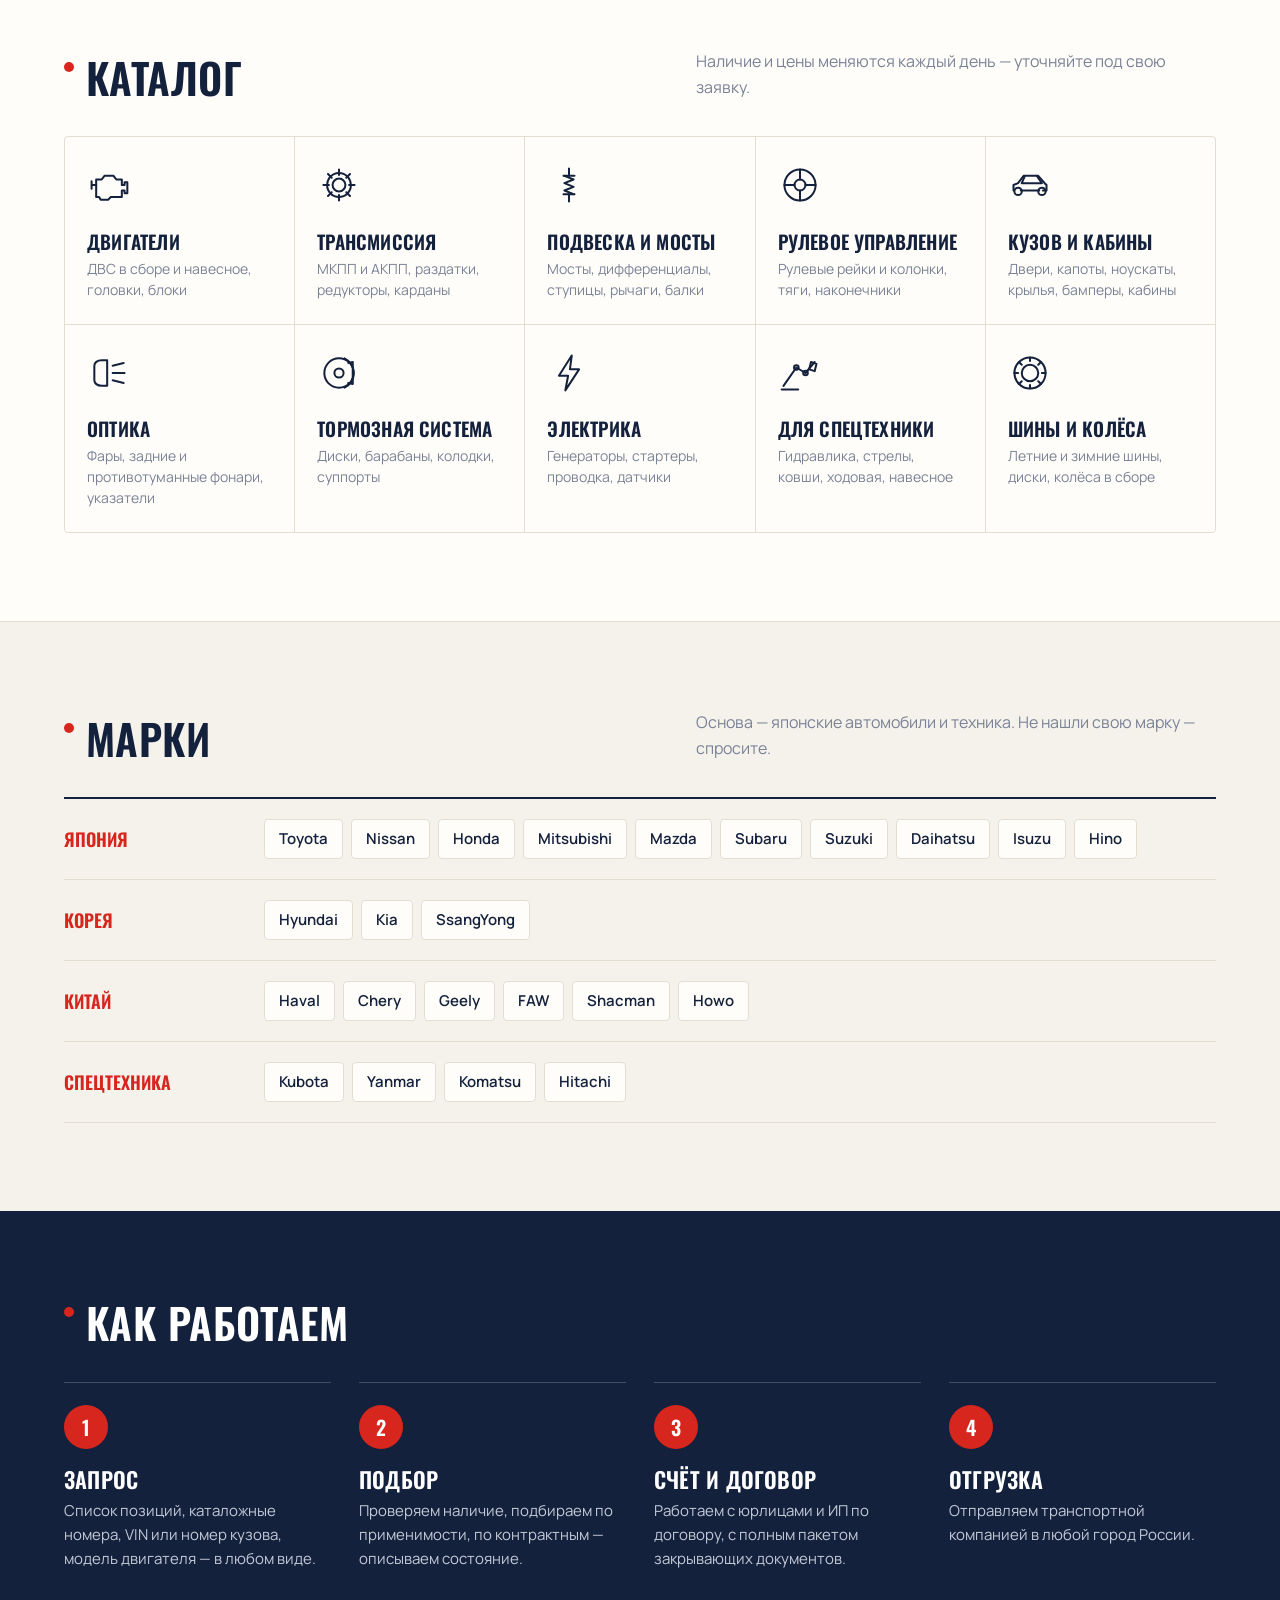
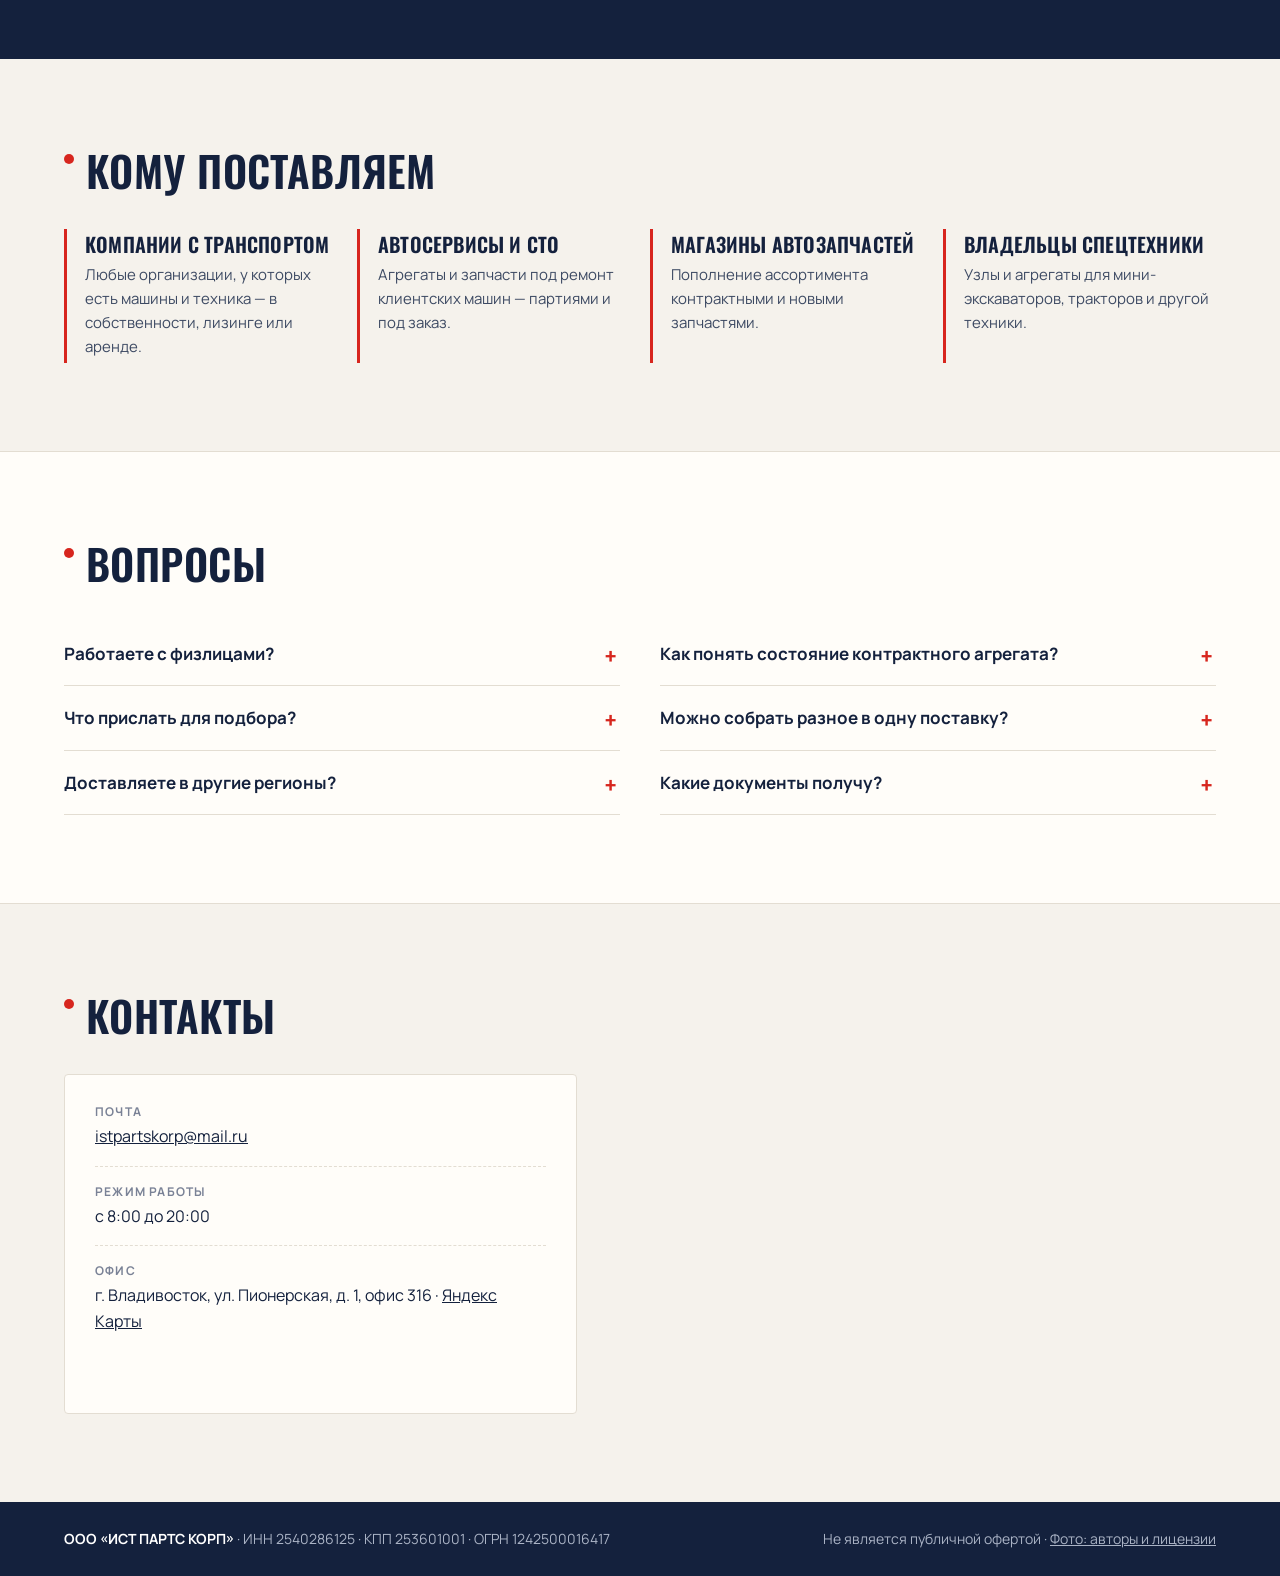
==== commit bca286c4: "Контакты: почта и режим работы" ====
--- a/index.html
+++ b/index.html
@@ -33,7 +33,7 @@
       <a href="#catalog">Каталог</a><a href="#brands">Марки</a>
       <a href="#how">Как работаем</a><a href="#contacts">Контакты</a>
     </nav>
-    <a class="btn sm" href="#contacts">Запросить</a>
+    <a class="btn sm" href="mailto:istpartskorp@mail.ru?subject=%D0%97%D0%B0%D0%BF%D1%80%D0%BE%D1%81%20%D0%B7%D0%B0%D0%BF%D1%87%D0%B0%D1%81%D1%82%D0%B5%D0%B9">Запросить</a>
   </div>
 </header>
 <main>
@@ -44,7 +44,7 @@
       <h1>Запчасти для легковых, грузовых машин и&nbsp;спецтехники</h1>
       <p class="lead">Контрактные агрегаты из Японии и новые запчасти из Японии, Кореи и Китая — для сервисов,
       магазинов и компаний со своим транспортом. Отгрузка по всей России.</p>
-      <div class="cta"><a class="btn" href="#contacts">Отправить запрос</a>
+      <div class="cta"><a class="btn" href="mailto:istpartskorp@mail.ru?subject=%D0%97%D0%B0%D0%BF%D1%80%D0%BE%D1%81%20%D0%B7%D0%B0%D0%BF%D1%87%D0%B0%D1%81%D1%82%D0%B5%D0%B9">Отправить запрос</a>
         <a class="btn ghost" href="#catalog">Каталог</a></div>
     </div>
     <div class="hero-pic"><span class="sun"></span>
@@ -91,7 +91,7 @@
   <div class="wrap">
     <div class="head"><h2>Контакты</h2></div>
     <div class="cont">
-      <div class="cont-card"><div><span>Офис</span>г. Владивосток, ул. Пионерская, д. 1, офис 316 · <a href="https://yandex.ru/maps/?pt=131.9256578,43.1108565&z=16&l=map" target="_blank" rel="noopener">Яндекс Карты</a></div></div>
+      <div class="cont-card"><div><span>Почта</span><a href="mailto:istpartskorp@mail.ru?subject=%D0%97%D0%B0%D0%BF%D1%80%D0%BE%D1%81%20%D0%B7%D0%B0%D0%BF%D1%87%D0%B0%D1%81%D1%82%D0%B5%D0%B9">istpartskorp@mail.ru</a></div><div><span>Режим работы</span>с 8:00 до 20:00</div><div><span>Офис</span>г. Владивосток, ул. Пионерская, д. 1, офис 316 · <a href="https://yandex.ru/maps/?pt=131.9256578,43.1108565&z=16&l=map" target="_blank" rel="noopener">Яндекс Карты</a></div></div>
       <iframe class="map" src="https://www.openstreetmap.org/export/embed.html?bbox=131.91565780000002%2C43.1068565%2C131.9356578%2C43.114856499999995&layer=mapnik&marker=43.1108565%2C131.9256578" title="Офис на карте" loading="lazy"></iframe>
     </div>
   </div>
